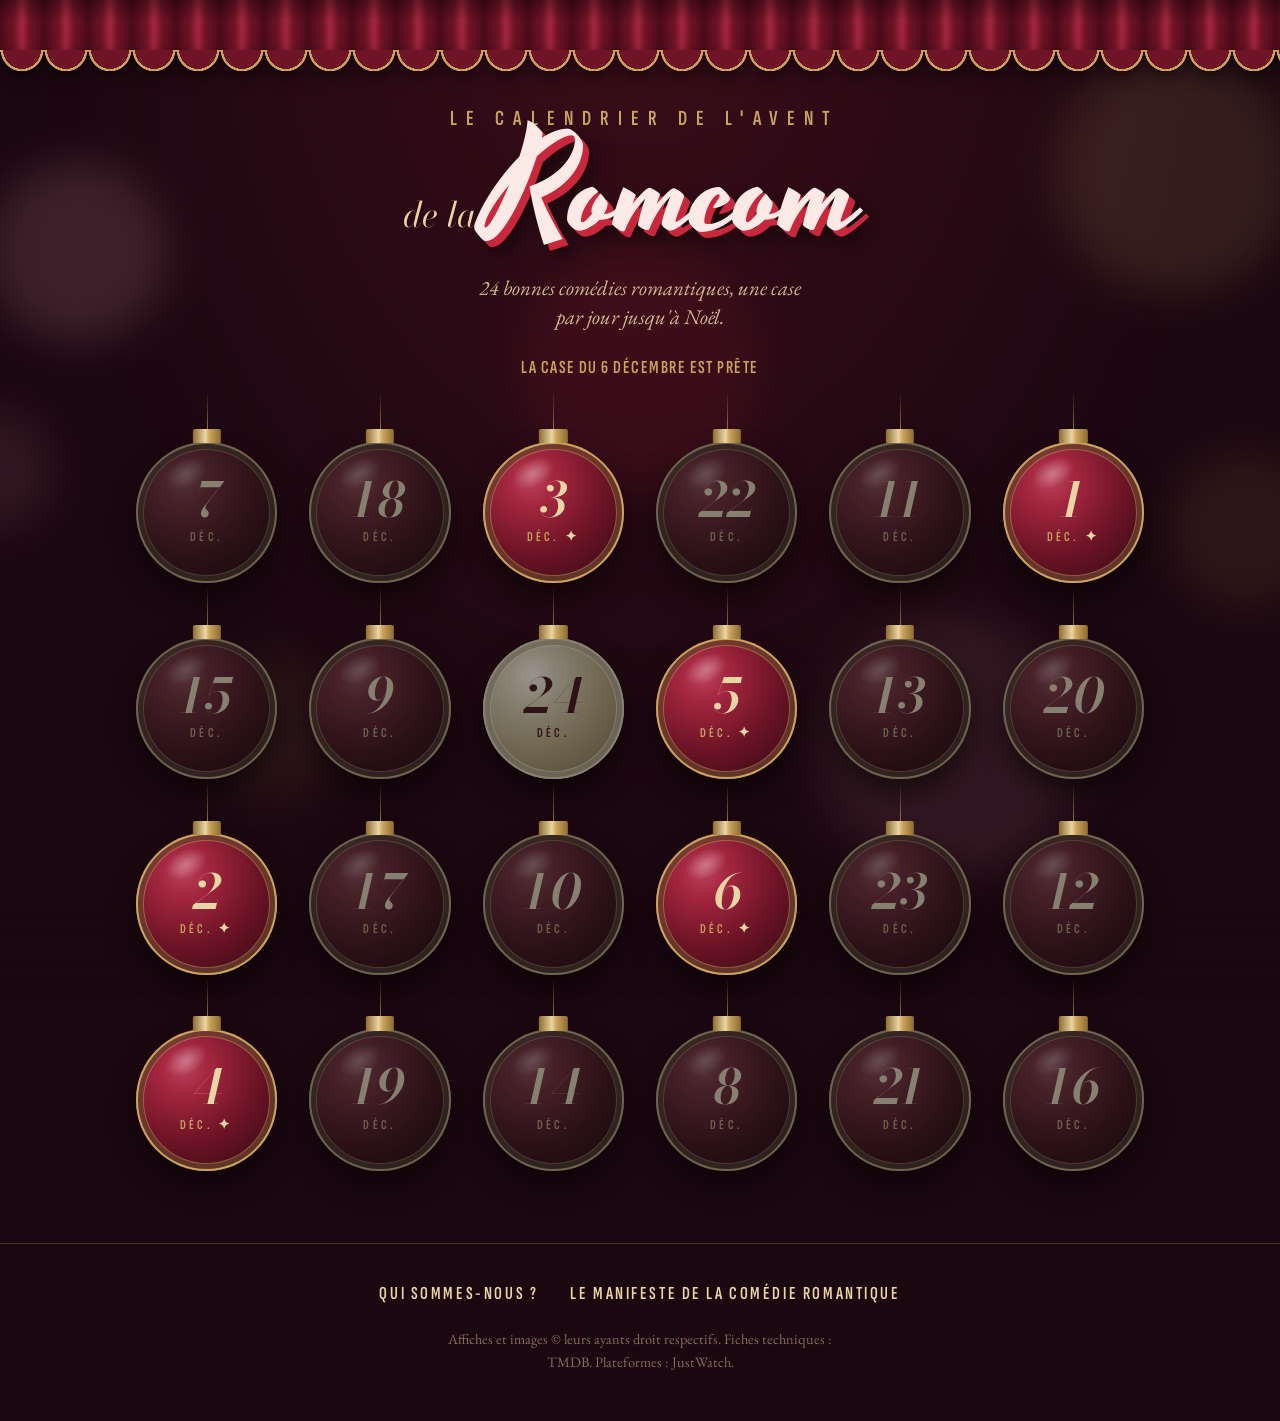
==== index.html @ dc1d34f1 "Le calendrier de l'avent de la romcom Co-Authored-By: Claude Opus 5.5 <noreply@anthropic.com>" ====
<!doctype html>
<html lang="fr">
<head>
  <meta charset="utf-8">
  <meta name="viewport" content="width=device-width, initial-scale=1, viewport-fit=cover">
  <title>Le calendrier de l'avent de la romcom</title>
  <meta name="description" content="24 bonnes comédies romantiques, une case par jour jusqu'à Noël : le pitch, trois bonnes raisons de regarder et où voir le film en France.">
  <meta property="og:title" content="Le calendrier de l'avent de la romcom">
  <meta property="og:description" content="24 bonnes comédies romantiques, une case par jour jusqu'à Noël.">
  <link rel="icon" href="data:image/svg+xml,%3Csvg xmlns='http://www.w3.org/2000/svg' viewBox='0 0 32 32'%3E%3Crect x='13' y='2' width='6' height='5' rx='1' fill='%23c9a45c'/%3E%3Ccircle cx='16' cy='19' r='12' fill='%236e1426' stroke='%23c9a45c' stroke-width='2'/%3E%3C/svg%3E">
  <link rel="preconnect" href="https://fonts.googleapis.com">
  <link rel="preconnect" href="https://fonts.gstatic.com" crossorigin>
  <link href="https://fonts.googleapis.com/css2?family=Bodoni+Moda:ital,opsz,wght@0,6..96,400..700;1,6..96,400..700&family=EB+Garamond:ital,wght@0,400..600;1,400..600&family=Sofia+Sans+Extra+Condensed:wght@400;600;700&family=Yesteryear&display=swap" rel="stylesheet">
  <link rel="stylesheet" href="assets/style.css?v=7">
</head>
<body>
  <div class="bokeh" aria-hidden="true"></div>
  <div class="etincelles" aria-hidden="true"></div>
  <div class="lambrequin" aria-hidden="true"></div>

  <header class="entete">
    <h1>
      <span class="enseigne-haut">Le calendrier de l'avent</span>
      <span class="enseigne-bas"><span class="de-la">de la</span> <span class="logo">Romcom</span></span>
    </h1>
    <p class="accroche">24 bonnes comédies romantiques, une case par jour jusqu'à Noël.</p>
    <p class="statut" id="statut" aria-live="polite"></p>
  </header>

  <p class="apercu" id="apercu" hidden>Mode aperçu : toutes les cases sont ouvertes. Les visiteurs ne voient pas ce mode.</p>

  <main>
    <div class="calendrier" id="calendrier"></div>
  </main>

  <footer class="pied">
    <nav>
      <a href="qui-sommes-nous.html">Qui sommes-nous ?</a>
      <a href="manifeste.html">Le manifeste de la comédie romantique</a>
    </nav>
    <p class="mentions">Affiches et images © leurs ayants droit respectifs. Fiches techniques : TMDB. Plateformes : JustWatch.</p>
  </footer>

  <dialog class="fiche" id="fiche" aria-labelledby="fiche-titre">
    <button class="fermer" type="button" aria-label="Fermer la fiche">×</button>
    <div class="fiche-contenu" id="fiche-contenu"></div>
  </dialog>

  <div class="toast" id="toast" role="status" aria-live="polite"></div>

  <script src="assets/films.js?v=7"></script>
  <script src="assets/app.js?v=7"></script>
</body>
</html>
---- assets/style.css ----
/* Le calendrier de l'avent de la romcom
   Concept : un palais de cinéma à Noël. Rideau de velours, boules dorées,
   fiche façon programme de séance (bloc-générique d'affiche, tableau des séances). */
:root {
  --nuit: #1b0710;          /* fond : velours dans le noir de la salle */
  --velours: #6e1426;       /* rideau, boules */
  --velours-clair: #a3263f;
  --rouge: #c8283c;         /* le rouge du logo d'origine */
  --or: #c9a45c;
  --or-pale: #ead5a4;
  --rose-papier: #fbf3f1;   /* papier du programme, légèrement rosé */
  --encre: #2a1418;
  --encre-2: #6f565b;
  --filet: rgba(110, 20, 38, .18);

  --f-titre: "Bodoni Moda", "Didot", "Bodoni 72", serif;
  --f-texte: "EB Garamond", "Garamond", "Times New Roman", serif;
  --f-generique: "Sofia Sans Extra Condensed", "Arial Narrow", sans-serif;
  --f-logo: "Yesteryear", "Brush Script MT", cursive;

  color-scheme: dark;
}

*, *::before, *::after { box-sizing: border-box; }
html { -webkit-text-size-adjust: 100%; }
body {
  margin: 0;
  min-height: 100vh;
  background: var(--nuit);
  color: var(--or-pale);
  font-family: var(--f-texte);
  font-size: 1.15rem;
  line-height: 1.6;
  overflow-x: hidden;
}
a { color: inherit; }
img { max-width: 100%; display: block; }
h1, h2, h3 { text-wrap: balance; }

/* Lumières floues de la salle (clin d'œil au fond du site d'origine) */
.bokeh {
  position: fixed; inset: 0; z-index: -1; pointer-events: none;
  background:
    radial-gradient(circle at 10% 30%, rgba(236, 160, 175, .16) 0 6%, transparent 6.5%),
    radial-gradient(circle at 88% 22%, rgba(201, 164, 92, .14) 0 8%, transparent 8.5%),
    radial-gradient(circle at 72% 80%, rgba(236, 160, 175, .10) 0 10%, transparent 10.5%),
    radial-gradient(circle at 24% 78%, rgba(201, 164, 92, .09) 0 5%, transparent 5.5%),
    radial-gradient(circle at 50% 42%, rgba(200, 40, 60, .10) 0 13%, transparent 13.5%),
    radial-gradient(circle at 93% 58%, rgba(201, 164, 92, .10) 0 5%, transparent 5.5%),
    radial-gradient(circle at 4% 52%, rgba(236, 160, 175, .10) 0 4%, transparent 4.5%),
    radial-gradient(ellipse at 50% 0%, #3b0d1a 0%, var(--nuit) 60%);
  filter: blur(20px);
  transform: scale(1.1);
}
/* Étincelles dorées qui scintillent dans la salle */
.etincelles { position: fixed; inset: 0; z-index: -1; pointer-events: none; }
.etincelles span {
  position: absolute; width: 3px; height: 3px; border-radius: 50%;
  background: var(--or-pale);
  box-shadow: 0 0 6px 1px rgba(234, 213, 164, .7);
  opacity: 0;
  animation: scintille 5s ease-in-out infinite;
}
@keyframes scintille { 0%, 100% { opacity: 0; transform: scale(.6); } 50% { opacity: .9; transform: scale(1); } }

/* ---------- Le lambrequin : le haut du rideau de scène ---------- */
.lambrequin { position: relative; height: 76px; pointer-events: none; }
.lambrequin::before {
  content: ""; position: absolute; inset: 0 0 26px;
  background:
    linear-gradient(180deg, rgba(0, 0, 0, .35), transparent 40%),
    repeating-linear-gradient(90deg, #4a0b19 0, var(--velours) 14px, var(--velours-clair) 22px, var(--velours) 30px, #4a0b19 44px);
  box-shadow: 0 2px 0 var(--or);
}
.lambrequin::after {
  content: ""; position: absolute; left: 0; right: 0; bottom: 0; height: 26px;
  background: radial-gradient(circle at 50% 0, var(--velours) 0 19px, var(--or) 19px 21px, transparent 21.5px) 0 0 / 44px 26px repeat-x;
  filter: drop-shadow(0 6px 8px rgba(0, 0, 0, .5));
}

/* ---------- En-tête : l'enseigne ---------- */
.entete {
  text-align: center;
  padding-block: 2rem .5rem;
  padding-left: max(16px, env(safe-area-inset-left, 0px));
  padding-right: max(16px, env(safe-area-inset-right, 0px));
}
.entete h1 { margin: 0; font-weight: normal; line-height: 1; }
.enseigne-haut {
  display: block;
  font-family: var(--f-generique); font-weight: 600;
  font-size: clamp(1rem, 3vw, 1.35rem);
  letter-spacing: .42em; text-transform: uppercase;
  color: var(--or);
  padding-left: .42em; /* compense l'espacement de la dernière lettre */
}
.enseigne-bas { display: flex; align-items: baseline; justify-content: center; gap: .25em; margin-top: .2rem; }
.enseigne-bas .de-la { font-family: var(--f-titre); font-style: italic; font-size: clamp(1.4rem, 4vw, 2.2rem); color: var(--or-pale); }
.logo {
  font-family: var(--f-logo);
  font-size: clamp(4.2rem, 15vw, 8.5rem);
  line-height: .9;
  color: #fbe9e6;
  text-shadow: .045em .045em 0 var(--rouge), .09em .09em 18px rgba(0, 0, 0, .55);
  padding-right: .1em;
}
.accroche {
  margin: 1.1rem auto 0; max-width: 34ch;
  font-style: italic; color: rgba(234, 213, 164, .85);
  font-size: clamp(1.1rem, 2.8vw, 1.3rem); line-height: 1.4;
}
.statut {
  margin: 1.4rem auto 0; max-width: 40ch; min-height: 1.6em;
  font-family: var(--f-generique); font-weight: 600; font-size: 1.15rem;
  letter-spacing: .08em; text-transform: uppercase; color: var(--or);
}
.apercu {
  max-width: 560px; margin: 1rem auto 0; padding: .5rem 1rem; text-align: center;
  font-family: var(--f-generique); letter-spacing: .06em; text-transform: uppercase; font-size: .95rem;
  border: 1px dashed var(--or); color: var(--or-pale);
}

/* ---------- Le calendrier : 24 boules ---------- */
.calendrier {
  display: grid;
  grid-template-columns: repeat(6, minmax(0, 1fr));
  gap: 3.4rem 2rem;
  max-width: 1040px;
  margin: 0 auto;
  padding-block: 3.2rem 4.5rem;
  padding-left: max(16px, env(safe-area-inset-left, 0px));
  padding-right: max(16px, env(safe-area-inset-right, 0px));
}
@media (max-width: 860px) { .calendrier { grid-template-columns: repeat(4, minmax(0, 1fr)); } }
@media (max-width: 540px) { .calendrier { grid-template-columns: repeat(3, minmax(0, 1fr)); gap: 2.8rem 1.1rem; padding-top: 2.6rem; } }

.case {
  position: relative;
  aspect-ratio: 1; width: 100%; max-width: 100%;
  padding: 0; margin: 0; border: 0; background: none;
  border-radius: 50%;
  perspective: 1000px;
  cursor: pointer;
  color: inherit; font: inherit;
  -webkit-tap-highlight-color: transparent;
  /* les boules se balancent doucement au bout de leur fil */
  animation: balance 6s ease-in-out infinite;
  animation-delay: calc(var(--i) * -0.37s);
  transform-origin: 50% -30%;
}
@keyframes balance { 0%, 100% { rotate: -1.6deg; } 50% { rotate: 1.6deg; } }
/* attache dorée + fil */
.case::before {
  content: ""; position: absolute; left: 50%; top: -9%; width: 20%; height: 10%;
  translate: -50% 0; border-radius: 2px 2px 1px 1px; z-index: 2;
  background: linear-gradient(90deg, #8d6c2f, var(--or-pale) 45%, var(--or) 60%, #8d6c2f);
}
.case::after {
  content: ""; position: absolute; left: 50%; bottom: 109%; width: 1px; height: 2.4rem;
  background: linear-gradient(180deg, transparent, rgba(201, 164, 92, .65));
}
.case-inner {
  position: absolute; inset: 0;
  transform-style: preserve-3d;
  transition: transform 1s cubic-bezier(.2, .75, .2, 1), scale .25s ease;
  border-radius: 50%;
}
.case.ouverte .case-inner { transform: rotateY(180deg); }
.face {
  position: absolute; inset: 0;
  border-radius: 50%; overflow: hidden;
  -webkit-backface-visibility: hidden; backface-visibility: hidden;
  display: flex; flex-direction: column; align-items: center; justify-content: center;
}
.porte {
  background: radial-gradient(circle at 34% 28%, #b9405a 0%, var(--velours-clair) 18%, var(--velours) 52%, #2c0811 100%);
  box-shadow: inset 0 0 0 2px var(--or), inset 0 0 0 7px rgba(44, 8, 17, .45), inset 0 0 0 8px rgba(201, 164, 92, .5), 0 14px 26px rgba(0, 0, 0, .5);
}
.porte::before {
  content: ""; position: absolute; left: 20%; top: 12%; width: 32%; height: 20%;
  border-radius: 50%; rotate: -28deg;
  background: radial-gradient(ellipse, rgba(255, 255, 255, .32), transparent 70%);
}
.num {
  font-family: var(--f-titre); font-style: italic; font-weight: 600;
  font-size: clamp(1.9rem, 5vw, 3rem); line-height: 1;
  color: var(--or-pale);
  font-variant-numeric: lining-nums;
}
.mois {
  margin-top: .25em;
  font-family: var(--f-generique); font-weight: 600;
  font-size: clamp(.7rem, 1.6vw, .85rem); letter-spacing: .24em; text-transform: uppercase;
  color: var(--or);
}
.case.fermee { cursor: default; }
.case.fermee .porte { filter: saturate(.5) brightness(.6); }
/* disponible mais pas encore ouverte : elle brille */
.case.prete .porte { animation: halo 2.4s ease-in-out infinite; }
.case.prete .mois::after { content: " ✦"; color: var(--or-pale); }
@keyframes halo {
  0%, 100% { box-shadow: inset 0 0 0 2px var(--or), inset 0 0 0 7px rgba(44,8,17,.45), inset 0 0 0 8px rgba(201,164,92,.5), 0 14px 26px rgba(0,0,0,.5), 0 0 0 0 rgba(234,213,164,0); }
  50% { box-shadow: inset 0 0 0 2px var(--or-pale), inset 0 0 0 7px rgba(44,8,17,.45), inset 0 0 0 8px rgba(234,213,164,.8), 0 14px 26px rgba(0,0,0,.5), 0 0 28px 4px rgba(234,213,164,.4); }
}
/* le 24 : la boule dorée */
.case[data-jour="24"] .porte {
  background: radial-gradient(circle at 34% 28%, #fff2cf 0%, var(--or-pale) 20%, var(--or) 55%, #8d6c2f 100%);
  box-shadow: inset 0 0 0 2px var(--or-pale), inset 0 0 0 7px rgba(141, 108, 47, .4), inset 0 0 0 8px rgba(255, 242, 207, .6), 0 14px 26px rgba(0, 0, 0, .5);
}
.case[data-jour="24"] .num, .case[data-jour="24"] .mois { color: var(--velours); }

.scene {
  transform: rotateY(180deg);
  background-color: var(--velours);
  background-size: 116%;
  background-position: center;
  box-shadow: inset 0 0 0 3px var(--or), 0 14px 26px rgba(0, 0, 0, .5);
}
.pastille {
  position: absolute; bottom: 6%; left: 50%; translate: -50% 0;
  padding: .05em .55em;
  background: var(--nuit); color: var(--or-pale);
  font-family: var(--f-titre); font-style: italic; font-weight: 600; font-size: clamp(.75rem, 1.9vw, .95rem);
  border: 1px solid var(--or);
}
.case:not(.fermee):hover .case-inner, .case:not(.fermee):focus-visible .case-inner { scale: 1.05; }
.case:focus-visible { outline: 2px solid var(--or-pale); outline-offset: 6px; }
.case.secoue { animation: secoue .5s ease; }
@keyframes secoue { 0%, 100% { rotate: 0deg; } 20% { rotate: -7deg; } 40% { rotate: 6deg; } 60% { rotate: -4deg; } 80% { rotate: 2deg; } }

/* ---------- La fiche : un programme de séance ---------- */
.fiche {
  width: min(880px, calc(100% - 24px));
  max-height: calc(100dvh - 24px);
  padding: 0; border: 0;
  border-radius: 4px;
  background: var(--rose-papier);
  color: var(--encre);
  box-shadow: 0 30px 80px rgba(0, 0, 0, .6);
  overflow: hidden;
  color-scheme: light;
}
.fiche[open] { display: flex; flex-direction: column; animation: apparait .4s cubic-bezier(.2, .75, .2, 1); }
@keyframes apparait { from { opacity: 0; transform: translateY(20px); } to { opacity: 1; transform: none; } }
.fiche::backdrop { background: rgba(14, 4, 8, .8); backdrop-filter: blur(4px); -webkit-backdrop-filter: blur(4px); }
.fiche::before { content: ""; position: absolute; inset: 9px; border: 1px solid rgba(201, 164, 92, .7); pointer-events: none; z-index: 1; }
.fiche-contenu { overflow-y: auto; padding: 2.8rem 3rem 2.2rem; }
.fermer {
  position: absolute; top: 18px; right: 18px; z-index: 3;
  width: 40px; height: 40px; border-radius: 50%;
  border: 1px solid var(--or); background: var(--rose-papier); color: var(--velours);
  font-family: var(--f-texte); font-size: 1.6rem; line-height: 1; cursor: pointer;
  display: grid; place-items: center;
}
.fermer:hover { background: var(--velours); color: var(--or-pale); }
.fermer:focus-visible, .ou-regarder a:focus-visible { outline: 2px solid var(--rouge); outline-offset: 3px; }

.fiche-haut { display: grid; grid-template-columns: 200px minmax(0, 1fr); grid-template-rows: auto 1fr; column-gap: 2.2rem; align-items: start; }
.fiche-haut .fiche-affiche { grid-row: 1 / span 2; }
.fiche-haut .generique { grid-column: 2; }
.fiche-affiche { width: 100%; height: auto; aspect-ratio: 2 / 3; max-width: 100%; object-fit: cover; box-shadow: 0 14px 30px rgba(42, 20, 24, .35); }
.fiche-date {
  margin: 0 0 .5rem;
  font-family: var(--f-generique); font-weight: 600; font-size: 1rem;
  letter-spacing: .14em; text-transform: uppercase; color: var(--rouge);
  padding-right: 3rem;
}
.fiche-titre { margin: 0; font-family: var(--f-titre); font-weight: 600; font-size: clamp(1.8rem, 4.4vw, 2.9rem); line-height: 1.05; letter-spacing: -.01em; color: var(--velours); }
.fiche-vf { margin: .4rem 0 0; font-family: var(--f-titre); font-style: italic; font-size: clamp(1.05rem, 2.5vw, 1.3rem); color: var(--encre-2); }
.fiche-annee { font-style: normal; font-variant-numeric: lining-nums; }

/* Bloc-générique, comme au bas d'une affiche */
.generique {
  margin: 1.4rem 0 0;
  font-family: var(--f-generique);
  text-transform: uppercase;
  line-height: 1.15;
  color: var(--encre-2);
  display: flex; flex-wrap: wrap; gap: .5rem 1.1rem;
  padding-top: 1rem; border-top: 1px solid var(--filet);
}
.generique p { margin: 0; }
.generique .role { display: block; font-size: .8rem; font-weight: 600; letter-spacing: .16em; color: var(--rouge); }
.generique .noms { font-size: 1.3rem; font-weight: 700; letter-spacing: .02em; color: var(--encre); }
.generique .roman { display: block; font-size: .95rem; font-weight: 400; letter-spacing: .04em; color: var(--encre-2); }
.generique .avec { flex-basis: 100%; }

.bloc { margin-top: 2.3rem; max-width: 66ch; }
.bloc h3 {
  margin: 0 0 .8rem;
  font-family: var(--f-generique); font-weight: 700; font-size: 1.05rem;
  letter-spacing: .18em; text-transform: uppercase; color: var(--rouge);
}
.bloc p { margin: 0 0 .75rem; }
.raisons { list-style: none; margin: 0; padding: 0; display: grid; gap: 1.3rem; }
.raisons li { display: grid; grid-template-columns: 2.6rem minmax(0, 1fr); column-gap: .6rem; }
.raisons .chiffre { font-family: var(--f-titre); font-style: italic; font-weight: 600; font-size: 2.7rem; line-height: .9; color: var(--rouge); font-variant-numeric: lining-nums; }
.raisons li p { margin: 0 0 .45rem; }
.raisons li p.court { margin: 0; }

/* Où regarder : présenté comme un tableau des séances */
.ou-regarder { margin: 0; border-top: 2px solid var(--encre); }
.ou-regarder .ligne { display: grid; grid-template-columns: 11rem minmax(0, 1fr); gap: 1rem; padding: .7rem 0; border-bottom: 1px solid var(--filet); }
.ou-regarder dt { font-family: var(--f-generique); font-weight: 600; font-size: .85rem; letter-spacing: .14em; text-transform: uppercase; color: var(--encre-2); padding-top: .25rem; }
.ou-regarder dd { margin: 0; font-family: var(--f-generique); font-weight: 700; font-size: 1.3rem; text-transform: uppercase; letter-spacing: .03em; line-height: 1.25; color: var(--encre); }
.ou-regarder .ligne.secondaire dd { font-weight: 400; color: var(--encre-2); }
.ou-regarder .sep { color: var(--or); font-weight: 400; padding-left: .35em; }
.ou-regarder .nom { white-space: nowrap; }
.ou-regarder dd.rien { font-family: var(--f-texte); text-transform: none; font-style: italic; font-weight: 400; font-size: 1.05rem; letter-spacing: 0; color: var(--encre-2); }
.note { margin: .8rem 0 0; font-size: .95rem; color: var(--encre-2); }
.note a { color: var(--velours); font-weight: 600; text-underline-offset: 3px; }


@media (max-width: 680px) {
  .fiche-contenu { padding: 2.4rem 1.3rem 1.6rem; }
  .fiche::before { inset: 6px; }
  .fiche-haut { grid-template-columns: 108px minmax(0, 1fr); column-gap: 1.1rem; }
  .fiche-haut .fiche-affiche { grid-row: 1; }
  .fiche-haut .generique { grid-column: 1 / -1; }
  .fiche-titre { font-size: 1.6rem; }
  .fiche-date { font-size: .85rem; }
  .fermer { top: 12px; right: 12px; width: 36px; height: 36px; }
  .ou-regarder .ligne { grid-template-columns: 1fr; gap: .2rem; }
  .raisons li { grid-template-columns: 2rem minmax(0, 1fr); }
  .raisons .chiffre { font-size: 2.1rem; }
}

/* ---------- Message furtif ---------- */
.toast {
  position: fixed; left: 50%; bottom: calc(24px + env(safe-area-inset-bottom, 0px)); translate: -50% 16px; z-index: 10;
  max-width: calc(100% - 32px);
  padding: .7rem 1.2rem;
  background: var(--rose-papier); color: var(--velours);
  border: 1px solid var(--or);
  box-shadow: 0 12px 30px rgba(0, 0, 0, .45);
  font-size: 1.05rem; text-align: center;
  opacity: 0; pointer-events: none; transition: opacity .3s, translate .3s;
}
.toast.visible { opacity: 1; translate: -50% 0; }

/* ---------- Pied de page : le générique de fin ---------- */
.pied {
  text-align: center;
  padding-block: 2.2rem 3rem;
  padding-left: max(16px, env(safe-area-inset-left, 0px));
  padding-right: max(16px, env(safe-area-inset-right, 0px));
  border-top: 1px solid rgba(201, 164, 92, .25);
}
.pied nav { display: flex; flex-wrap: wrap; justify-content: center; gap: .5rem 2rem; font-family: var(--f-generique); font-weight: 600; font-size: 1.15rem; letter-spacing: .14em; text-transform: uppercase; }
.pied nav a { color: var(--or-pale); text-decoration: none; }
.pied nav a:hover, .pied nav a:focus-visible { color: #fff; text-decoration: underline; text-decoration-color: var(--or); text-underline-offset: 5px; }
.mentions { margin: 1.2rem auto 0; max-width: 60ch; font-size: .9rem; color: rgba(234, 213, 164, .5); }

/* ---------- Pages texte (manifeste, qui sommes-nous) ---------- */
.entete.petite { padding-top: 1.2rem; }
.entete.petite .logo { font-size: clamp(3rem, 11vw, 5rem); }
.entete.petite a { text-decoration: none; }
.retour {
  display: inline-block; margin-top: 1rem;
  font-family: var(--f-generique); font-weight: 600; letter-spacing: .12em; text-transform: uppercase; font-size: 1rem;
  color: var(--or);
}
.page {
  position: relative;
  max-width: 740px; margin: 1.6rem auto 4rem; padding: 3.2rem 3.4rem;
  background: var(--rose-papier); color: var(--encre);
  border-radius: 4px;
  box-shadow: 0 30px 80px rgba(0, 0, 0, .45);
  font-size: 1.2rem;
}
.page::before { content: ""; position: absolute; inset: 9px; border: 1px solid rgba(201, 164, 92, .7); pointer-events: none; }
.page h2 { margin: 0 0 1.8rem; font-family: var(--f-titre); font-weight: 600; font-size: clamp(2rem, 5.5vw, 2.8rem); line-height: 1.08; color: var(--velours); }
.page p { margin: 0 0 1.1rem; }
.page strong { font-weight: 600; color: var(--velours); }
.page .exergue { font-family: var(--f-titre); font-style: italic; font-size: 1.45rem; line-height: 1.3; color: var(--rouge); margin: 1.6rem 0; }
.page .signature { font-family: var(--f-logo); font-size: 2.4rem; line-height: 1.15; color: var(--rouge); margin-top: 2rem; }
.a-venir { font-style: italic; color: var(--encre-2); }
@media (max-width: 680px) { .page { margin: 1rem 12px 3rem; padding: 2.4rem 1.4rem; font-size: 1.12rem; } .page::before { inset: 6px; } }

@media (prefers-reduced-motion: reduce) {
  *, *::before, *::after { animation: none !important; transition: none !important; }
}
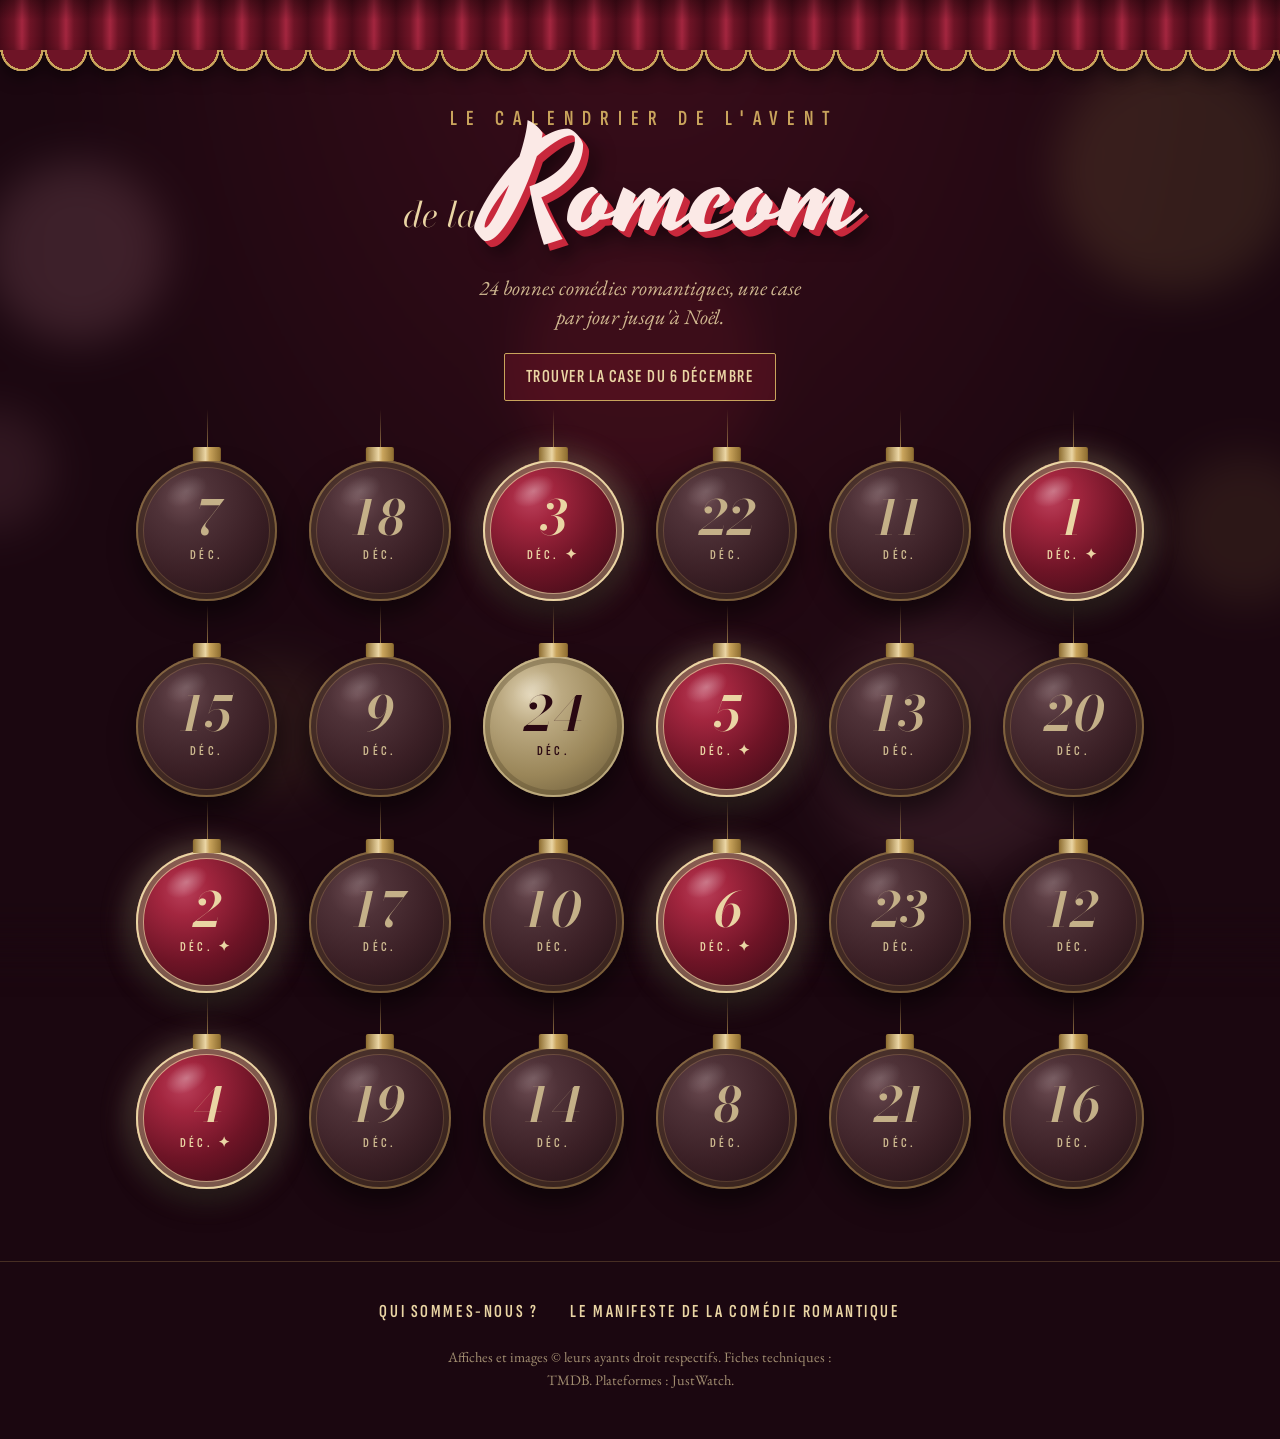
==== commit 3dfc55b1: "Corrections de l'audit : contrastes, petits écrans, case du jour, aperçu de partage - Boules fermées" ====
--- a/index.html
+++ b/index.html
@@ -4,14 +4,23 @@
   <meta charset="utf-8">
   <meta name="viewport" content="width=device-width, initial-scale=1, viewport-fit=cover">
   <title>Le calendrier de l'avent de la romcom</title>
-  <meta name="description" content="24 bonnes comédies romantiques, une case par jour jusqu'à Noël : le pitch, trois bonnes raisons de regarder et où voir le film en France.">
+  <meta property="og:type" content="website">
+  <meta property="og:locale" content="fr_FR">
+  <meta property="og:site_name" content="Le calendrier de l'avent de la romcom">
   <meta property="og:title" content="Le calendrier de l'avent de la romcom">
   <meta property="og:description" content="24 bonnes comédies romantiques, une case par jour jusqu'à Noël.">
+  <meta property="og:url" content="https://sararbg.github.io/calendrier-avent-romcom/">
+  <meta property="og:image" content="https://sararbg.github.io/calendrier-avent-romcom/images/partage.jpg">
+  <meta property="og:image:width" content="1200">
+  <meta property="og:image:height" content="630">
+  <meta property="og:image:alt" content="Le calendrier de l'avent de la romcom : un rideau de cinéma et des boules de Noël avec des scènes de films">
+  <meta name="twitter:card" content="summary_large_image">
+  <meta name="description" content="24 bonnes comédies romantiques, une case par jour jusqu'à Noël : le pitch, trois bonnes raisons de regarder et où voir le film en France.">
   <link rel="icon" href="data:image/svg+xml,%3Csvg xmlns='http://www.w3.org/2000/svg' viewBox='0 0 32 32'%3E%3Crect x='13' y='2' width='6' height='5' rx='1' fill='%23c9a45c'/%3E%3Ccircle cx='16' cy='19' r='12' fill='%236e1426' stroke='%23c9a45c' stroke-width='2'/%3E%3C/svg%3E">
   <link rel="preconnect" href="https://fonts.googleapis.com">
   <link rel="preconnect" href="https://fonts.gstatic.com" crossorigin>
   <link href="https://fonts.googleapis.com/css2?family=Bodoni+Moda:ital,opsz,wght@0,6..96,400..700;1,6..96,400..700&family=EB+Garamond:ital,wght@0,400..600;1,400..600&family=Sofia+Sans+Extra+Condensed:wght@400;600;700&family=Yesteryear&display=swap" rel="stylesheet">
-  <link rel="stylesheet" href="assets/style.css?v=7">
+  <link rel="stylesheet" href="assets/style.css?v=11">
 </head>
 <body>
   <div class="bokeh" aria-hidden="true"></div>
@@ -48,7 +57,7 @@
 
   <div class="toast" id="toast" role="status" aria-live="polite"></div>
 
-  <script src="assets/films.js?v=7"></script>
-  <script src="assets/app.js?v=7"></script>
+  <script src="assets/films.js?v=11"></script>
+  <script src="assets/app.js?v=11"></script>
 </body>
 </html>
--- a/assets/style.css
+++ b/assets/style.css
@@ -35,7 +35,10 @@
 }
 a { color: inherit; }
 img { max-width: 100%; display: block; }
+html { scrollbar-color: var(--velours) var(--nuit); }
+::selection { background: var(--rouge); color: #fff; }
 h1, h2, h3 { text-wrap: balance; }
+p { text-wrap: pretty; }
 
 /* Lumières floues de la salle (clin d'œil au fond du site d'origine) */
 .bokeh {
@@ -114,6 +117,17 @@
   font-family: var(--f-generique); font-weight: 600; font-size: 1.15rem;
   letter-spacing: .08em; text-transform: uppercase; color: var(--or);
 }
+/* « Trouver la case du jour » : un billet doré qui mène à la bonne boule */
+.vers-case {
+  min-height: 44px; padding: .5rem 1.3rem;
+  font: inherit; letter-spacing: inherit; text-transform: inherit;
+  color: var(--or-pale); background: rgba(110, 20, 38, .45);
+  border: 1px solid var(--or); border-radius: 2px;
+  cursor: pointer;
+  transition: background-color .2s ease, color .2s ease;
+}
+.vers-case:hover { background: var(--velours); color: #fff; }
+.vers-case:focus-visible { outline: 2px solid var(--or-pale); outline-offset: 4px; }
 .apercu {
   max-width: 560px; margin: 1rem auto 0; padding: .5rem 1rem; text-align: center;
   font-family: var(--f-generique); letter-spacing: .06em; text-transform: uppercase; font-size: .95rem;
@@ -193,21 +207,44 @@
   font-size: clamp(.7rem, 1.6vw, .85rem); letter-spacing: .24em; text-transform: uppercase;
   color: var(--or);
 }
+.num, .mois { position: relative; z-index: 1; }
+/* case pas encore disponible : boule éteinte, velours terni, texte qui reste lisible */
 .case.fermee { cursor: default; }
-.case.fermee .porte { filter: saturate(.5) brightness(.6); }
-/* disponible mais pas encore ouverte : elle brille */
-.case.prete .porte { animation: halo 2.4s ease-in-out infinite; }
+.case.fermee .porte {
+  background: radial-gradient(circle at 34% 28%, #6a4a50 0%, #4f3238 20%, #3a1f25 55%, #1c0c10 100%);
+  box-shadow: inset 0 0 0 2px rgba(201, 164, 92, .45), inset 0 0 0 7px rgba(28, 12, 16, .45), inset 0 0 0 8px rgba(201, 164, 92, .25), 0 14px 26px rgba(0, 0, 0, .5);
+}
+.case.fermee .porte::before { opacity: .45; }
+.case.fermee .num { color: #c4b088; }
+.case.fermee .mois { color: #cdb98f; }
+/* disponible mais pas encore ouverte : elle brille.
+   La lueur est un calque à part dont seule l'opacité s'anime (léger à afficher). */
+.halo {
+  position: absolute; inset: 0; z-index: 0; border-radius: 50%;
+  box-shadow: 0 0 30px 6px rgba(234, 213, 164, .5);
+  opacity: 0; pointer-events: none;
+}
+.case-inner { z-index: 1; }
+.case.prete .halo { opacity: .6; animation: lueur 2.4s ease-in-out infinite; }
+@keyframes lueur { 0%, 100% { opacity: .15; } 50% { opacity: 1; } }
+.case.prete .porte { box-shadow: inset 0 0 0 2px var(--or-pale), inset 0 0 0 7px rgba(44, 8, 17, .45), inset 0 0 0 8px rgba(234, 213, 164, .7), 0 14px 26px rgba(0, 0, 0, .5); }
+.case.prete .mois { color: var(--or-pale); }
 .case.prete .mois::after { content: " ✦"; color: var(--or-pale); }
-@keyframes halo {
-  0%, 100% { box-shadow: inset 0 0 0 2px var(--or), inset 0 0 0 7px rgba(44,8,17,.45), inset 0 0 0 8px rgba(201,164,92,.5), 0 14px 26px rgba(0,0,0,.5), 0 0 0 0 rgba(234,213,164,0); }
-  50% { box-shadow: inset 0 0 0 2px var(--or-pale), inset 0 0 0 7px rgba(44,8,17,.45), inset 0 0 0 8px rgba(234,213,164,.8), 0 14px 26px rgba(0,0,0,.5), 0 0 28px 4px rgba(234,213,164,.4); }
-}
+/* repère quand on clique sur « Trouver la case du jour » */
+.case.repere .case-inner { animation: repere .5s ease-in-out 4 alternate; }
+.case.repere .halo { opacity: 1; animation: none; }
+@keyframes repere { from { scale: 1; } to { scale: 1.14; } }
 /* le 24 : la boule dorée */
 .case[data-jour="24"] .porte {
   background: radial-gradient(circle at 34% 28%, #fff2cf 0%, var(--or-pale) 20%, var(--or) 55%, #8d6c2f 100%);
   box-shadow: inset 0 0 0 2px var(--or-pale), inset 0 0 0 7px rgba(141, 108, 47, .4), inset 0 0 0 8px rgba(255, 242, 207, .6), 0 14px 26px rgba(0, 0, 0, .5);
 }
 .case[data-jour="24"] .num, .case[data-jour="24"] .mois { color: var(--velours); }
+.case[data-jour="24"].fermee .porte {
+  background: radial-gradient(circle at 34% 28%, #e3d6b8 0%, #bcaa82 22%, #9a8659 58%, #5e4f31 100%);
+  box-shadow: inset 0 0 0 2px rgba(234, 213, 164, .6), inset 0 0 0 7px rgba(94, 79, 49, .4), 0 14px 26px rgba(0, 0, 0, .5);
+}
+.case[data-jour="24"].fermee .num, .case[data-jour="24"].fermee .mois { color: #2a0812; }
 
 .scene {
   transform: rotateY(180deg);
@@ -260,12 +297,11 @@
 .fiche-haut .generique { grid-column: 2; }
 .fiche-affiche { width: 100%; height: auto; aspect-ratio: 2 / 3; max-width: 100%; object-fit: cover; box-shadow: 0 14px 30px rgba(42, 20, 24, .35); }
 .fiche-date {
-  margin: 0 0 .5rem;
+  margin: .7rem 0 0;
   font-family: var(--f-generique); font-weight: 600; font-size: 1rem;
   letter-spacing: .14em; text-transform: uppercase; color: var(--rouge);
-  padding-right: 3rem;
-}
-.fiche-titre { margin: 0; font-family: var(--f-titre); font-weight: 600; font-size: clamp(1.8rem, 4.4vw, 2.9rem); line-height: 1.05; letter-spacing: -.01em; color: var(--velours); }
+}
+.fiche-titre { margin: 0; padding-right: 3rem; font-family: var(--f-titre); font-weight: 600; font-size: clamp(1.8rem, 4.4vw, 2.9rem); line-height: 1.05; letter-spacing: -.01em; color: var(--velours); }
 .fiche-vf { margin: .4rem 0 0; font-family: var(--f-titre); font-style: italic; font-size: clamp(1.05rem, 2.5vw, 1.3rem); color: var(--encre-2); }
 .fiche-annee { font-style: normal; font-variant-numeric: lining-nums; }
 
@@ -284,6 +320,7 @@
 .generique .noms { font-size: 1.3rem; font-weight: 700; letter-spacing: .02em; color: var(--encre); }
 .generique .roman { display: block; font-size: .95rem; font-weight: 400; letter-spacing: .04em; color: var(--encre-2); }
 .generique .avec { flex-basis: 100%; }
+.generique .nm { white-space: nowrap; }  /* le « · » reste collé au nom qui le précède */
 
 .bloc { margin-top: 2.3rem; max-width: 66ch; }
 .bloc h3 {
@@ -304,8 +341,9 @@
 .ou-regarder dt { font-family: var(--f-generique); font-weight: 600; font-size: .85rem; letter-spacing: .14em; text-transform: uppercase; color: var(--encre-2); padding-top: .25rem; }
 .ou-regarder dd { margin: 0; font-family: var(--f-generique); font-weight: 700; font-size: 1.3rem; text-transform: uppercase; letter-spacing: .03em; line-height: 1.25; color: var(--encre); }
 .ou-regarder .ligne.secondaire dd { font-weight: 400; color: var(--encre-2); }
-.ou-regarder .sep { color: var(--or); font-weight: 400; padding-left: .35em; }
+.ou-regarder .sep { color: var(--or); font-weight: 400; }
 .ou-regarder .nom { white-space: nowrap; }
+.ou-regarder .nom.long { white-space: normal; }  /* ex. « Sony Pictures Core (via Prime Video) » peut passer à la ligne */
 .ou-regarder dd.rien { font-family: var(--f-texte); text-transform: none; font-style: italic; font-weight: 400; font-size: 1.05rem; letter-spacing: 0; color: var(--encre-2); }
 .note { margin: .8rem 0 0; font-size: .95rem; color: var(--encre-2); }
 .note a { color: var(--velours); font-weight: 600; text-underline-offset: 3px; }
@@ -318,12 +356,22 @@
   .fiche-haut .fiche-affiche { grid-row: 1; }
   .fiche-haut .generique { grid-column: 1 / -1; }
   .fiche-titre { font-size: 1.6rem; }
-  .fiche-date { font-size: .85rem; }
+  .fiche-date { font-size: .9rem; }
   .fermer { top: 12px; right: 12px; width: 36px; height: 36px; }
   .ou-regarder .ligne { grid-template-columns: 1fr; gap: .2rem; }
   .raisons li { grid-template-columns: 2rem minmax(0, 1fr); }
   .raisons .chiffre { font-size: 2.1rem; }
 }
+/* très petits écrans : l'affiche passe au-dessus, le titre prend toute la largeur */
+@media (max-width: 420px) {
+  .fiche-haut { grid-template-columns: minmax(0, 1fr); grid-template-rows: none; row-gap: 1rem; }
+  .fiche-haut .generique { margin-top: .4rem; }
+  .fiche-haut .fiche-affiche { width: 120px; grid-row: auto; }
+  .fiche-haut .generique { grid-column: 1; }
+  .fiche-titre { padding-right: 0; }
+}
+.fiche-contenu { scrollbar-color: rgba(110, 20, 38, .45) transparent; }
+.fiche ::selection { background: #f2c6cd; color: var(--encre); }
 
 /* ---------- Message furtif ---------- */
 .toast {
@@ -349,7 +397,7 @@
 .pied nav { display: flex; flex-wrap: wrap; justify-content: center; gap: .5rem 2rem; font-family: var(--f-generique); font-weight: 600; font-size: 1.15rem; letter-spacing: .14em; text-transform: uppercase; }
 .pied nav a { color: var(--or-pale); text-decoration: none; }
 .pied nav a:hover, .pied nav a:focus-visible { color: #fff; text-decoration: underline; text-decoration-color: var(--or); text-underline-offset: 5px; }
-.mentions { margin: 1.2rem auto 0; max-width: 60ch; font-size: .9rem; color: rgba(234, 213, 164, .5); }
+.mentions { margin: 1.2rem auto 0; max-width: 60ch; font-size: .9rem; color: rgba(234, 213, 164, .65); }
 
 /* ---------- Pages texte (manifeste, qui sommes-nous) ---------- */
 .entete.petite { padding-top: 1.2rem; }
